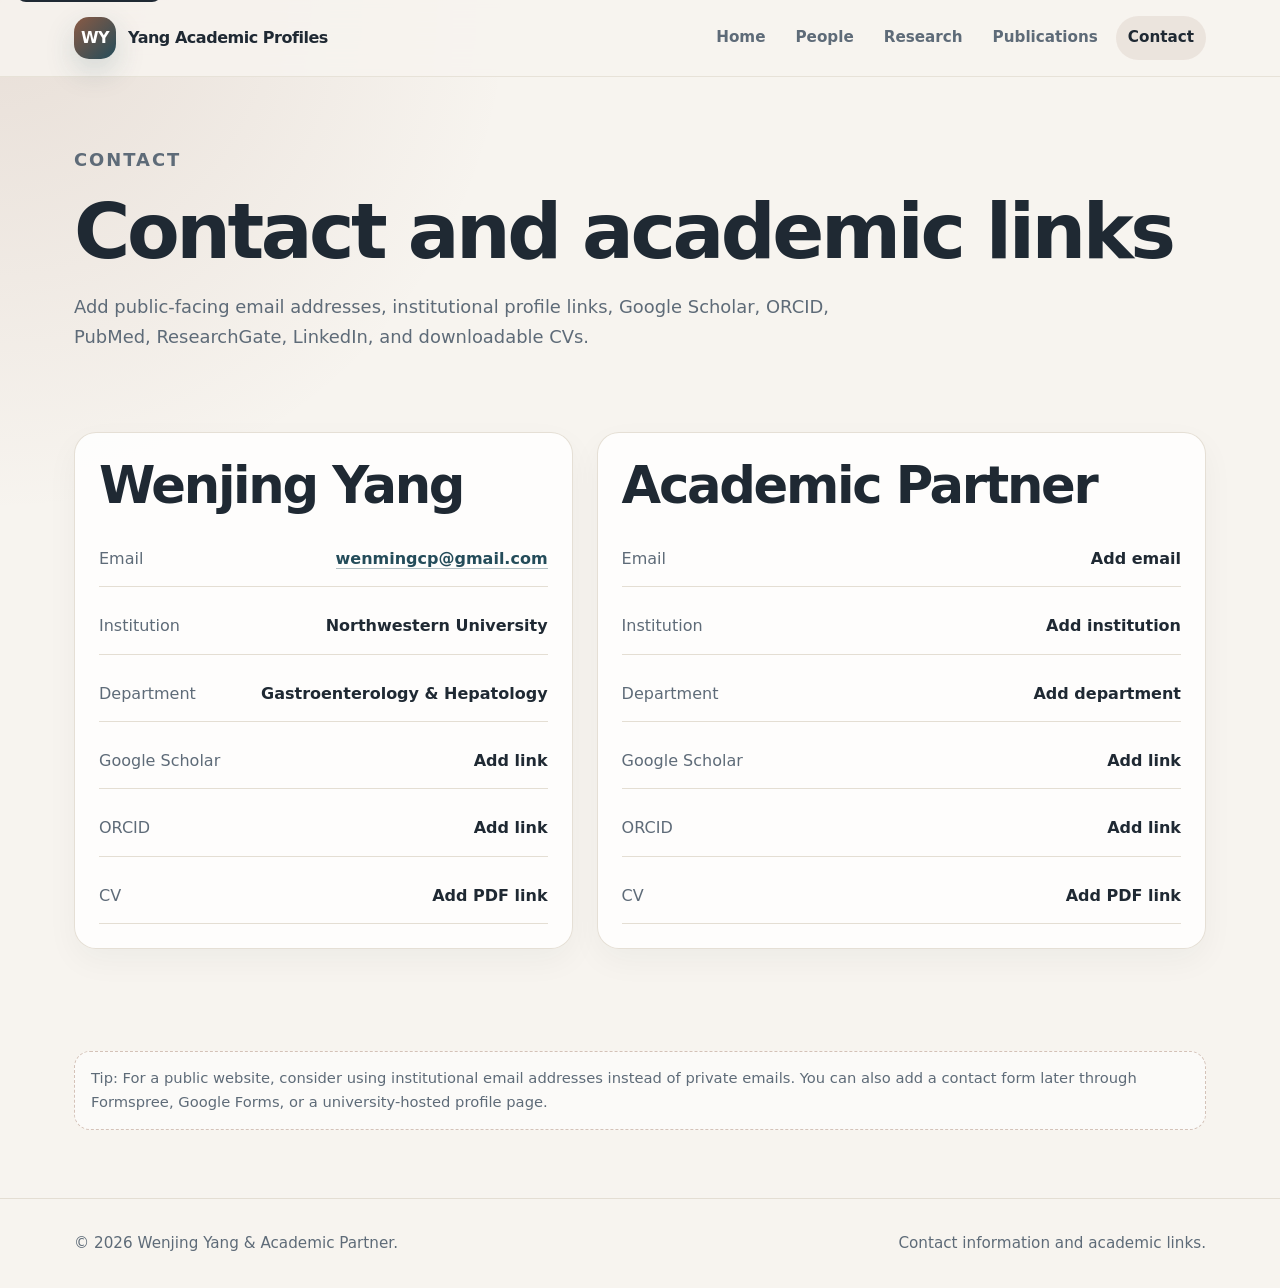
==== contact.html @ 69e17263 "Add files via upload" ====
<!doctype html>
<html lang="en">
<head>
  <meta charset="utf-8" />
  <meta name="viewport" content="width=device-width, initial-scale=1" />
  <title>Contact | Yang Academic Profiles</title>
  <meta name="description" content="Contact information and academic links." />
  <link rel="stylesheet" href="assets/style.css" />
</head>
<body>
  <a class="skip-link" href="#main">Skip to content</a>
  <header class="site-header">
    <div class="container nav">
      <a class="brand" href="index.html"><span class="brand-mark">WY</span><span>Yang Academic Profiles</span></a>
      <nav class="nav-links" aria-label="Primary navigation">
        <a href="index.html">Home</a>
        <a href="people.html">People</a>
        <a href="research.html">Research</a>
        <a href="publications.html">Publications</a>
        <a href="contact.html">Contact</a>
      </nav>
    </div>
  </header>

  <main id="main">
    <section class="page-title">
      <div class="container">
        <p class="eyebrow">Contact</p>
        <h1>Contact and academic links</h1>
        <p>Add public-facing email addresses, institutional profile links, Google Scholar, ORCID, PubMed, ResearchGate, LinkedIn, and downloadable CVs.</p>
      </div>
    </section>

    <section class="section compact">
      <div class="container contact-grid">
        <article class="card">
          <h2>Wenjing Yang</h2>
          <div class="contact-list">
            <div class="contact-row"><span>Email</span><strong><a class="link" href="mailto:wenmingcp@gmail.com">wenmingcp@gmail.com</a></strong></div>
            <div class="contact-row"><span>Institution</span><strong>Northwestern University</strong></div>
            <div class="contact-row"><span>Department</span><strong>Gastroenterology & Hepatology</strong></div>
            <div class="contact-row"><span>Google Scholar</span><strong>Add link</strong></div>
            <div class="contact-row"><span>ORCID</span><strong>Add link</strong></div>
            <div class="contact-row"><span>CV</span><strong>Add PDF link</strong></div>
          </div>
        </article>

        <article class="card">
          <h2>Academic Partner</h2>
          <div class="contact-list">
            <div class="contact-row"><span>Email</span><strong>Add email</strong></div>
            <div class="contact-row"><span>Institution</span><strong>Add institution</strong></div>
            <div class="contact-row"><span>Department</span><strong>Add department</strong></div>
            <div class="contact-row"><span>Google Scholar</span><strong>Add link</strong></div>
            <div class="contact-row"><span>ORCID</span><strong>Add link</strong></div>
            <div class="contact-row"><span>CV</span><strong>Add PDF link</strong></div>
          </div>
        </article>
      </div>
    </section>

    <section class="section compact">
      <div class="container">
        <div class="note">
          Tip: For a public website, consider using institutional email addresses instead of private emails. You can also add a contact form later through Formspree, Google Forms, or a university-hosted profile page.
        </div>
      </div>
    </section>
  </main>

  <footer class="footer">
    <div class="container footer-inner">
      <span>© <span id="year">2026</span> Wenjing Yang & Academic Partner.</span>
      <span>Contact information and academic links.</span>
    </div>
  </footer>
  <script src="assets/script.js"></script>
  <script>document.getElementById('year').textContent = new Date().getFullYear();</script>
</body>
</html>
---- assets/style.css ----
:root {
  --bg: #f7f4ef;
  --surface: #ffffff;
  --ink: #1f2933;
  --muted: #5e6b78;
  --line: #e4ded3;
  --accent: #8a5a44;
  --accent-2: #244c5a;
  --soft: #efe7dc;
  --soft-2: #e7eef0;
  --shadow: 0 20px 45px rgba(31, 41, 51, 0.08);
  --radius: 22px;
  --max: 1180px;
}

* { box-sizing: border-box; }
html { scroll-behavior: smooth; }
body {
  margin: 0;
  font-family: Inter, ui-sans-serif, system-ui, -apple-system, BlinkMacSystemFont, "Segoe UI", sans-serif;
  color: var(--ink);
  background: radial-gradient(circle at top left, rgba(138, 90, 68, 0.14), transparent 32rem), var(--bg);
  line-height: 1.65;
}

a { color: inherit; text-decoration: none; }
a.link { color: var(--accent-2); font-weight: 650; border-bottom: 1px solid rgba(36,76,90,.35); }
a.link:hover { border-bottom-color: currentColor; }

.container { max-width: var(--max); margin: 0 auto; padding: 0 24px; }

.skip-link {
  position: absolute;
  top: -40px;
  left: 16px;
  background: var(--ink);
  color: #fff;
  padding: 8px 12px;
  border-radius: 10px;
  z-index: 999;
}
.skip-link:focus { top: 12px; }

.site-header {
  position: sticky;
  top: 0;
  z-index: 50;
  backdrop-filter: blur(16px);
  background: rgba(247, 244, 239, 0.86);
  border-bottom: 1px solid rgba(228, 222, 211, 0.8);
}
.nav {
  min-height: 76px;
  display: flex;
  align-items: center;
  justify-content: space-between;
  gap: 24px;
}
.brand {
  display: flex;
  align-items: center;
  gap: 12px;
  font-weight: 800;
  letter-spacing: -0.03em;
}
.brand-mark {
  width: 42px;
  height: 42px;
  border-radius: 15px;
  background: linear-gradient(135deg, var(--accent), var(--accent-2));
  color: #fff;
  display: grid;
  place-items: center;
  font-weight: 900;
  letter-spacing: -0.04em;
  box-shadow: 0 12px 30px rgba(36, 76, 90, .18);
}
.nav-links {
  display: flex;
  align-items: center;
  gap: 6px;
  flex-wrap: wrap;
  justify-content: flex-end;
}
.nav-links a {
  padding: 9px 12px;
  color: var(--muted);
  border-radius: 999px;
  font-weight: 650;
  font-size: 0.95rem;
}
.nav-links a:hover, .nav-links a.active { color: var(--ink); background: rgba(138, 90, 68, 0.10); }

.hero {
  padding: 86px 0 58px;
}
.hero-grid {
  display: grid;
  grid-template-columns: 1.1fr .9fr;
  gap: 44px;
  align-items: center;
}
.eyebrow {
  margin: 0 0 14px;
  color: var(--accent-2);
  font-weight: 800;
  letter-spacing: .11em;
  text-transform: uppercase;
  font-size: .78rem;
}
h1, h2, h3 { line-height: 1.12; letter-spacing: -0.045em; }
h1 {
  margin: 0;
  font-size: clamp(2.6rem, 6vw, 5.6rem);
}
h2 { font-size: clamp(2rem, 4vw, 3.2rem); margin: 0 0 18px; }
h3 { font-size: 1.38rem; margin: 0 0 10px; }
.lede {
  color: var(--muted);
  font-size: clamp(1.08rem, 1.8vw, 1.28rem);
  margin: 24px 0 28px;
  max-width: 720px;
}
.hero-actions { display: flex; gap: 12px; flex-wrap: wrap; }
.button {
  display: inline-flex;
  align-items: center;
  justify-content: center;
  min-height: 46px;
  padding: 0 18px;
  border-radius: 999px;
  font-weight: 800;
  border: 1px solid transparent;
}
.button.primary { background: var(--ink); color: #fff; box-shadow: 0 14px 30px rgba(31, 41, 51, .15); }
.button.secondary { background: rgba(255,255,255,.72); border-color: var(--line); color: var(--ink); }
.button:hover { transform: translateY(-1px); }

.profile-panel {
  background: rgba(255,255,255,.75);
  border: 1px solid rgba(228,222,211,.9);
  border-radius: calc(var(--radius) + 8px);
  padding: 20px;
  box-shadow: var(--shadow);
}
.duo-card {
  display: grid;
  grid-template-columns: 1fr;
  gap: 14px;
}
.mini-profile {
  display: grid;
  grid-template-columns: 74px 1fr;
  gap: 16px;
  align-items: center;
  padding: 16px;
  border-radius: 22px;
  background: linear-gradient(135deg, rgba(239,231,220,.95), rgba(231,238,240,.88));
}
.avatar {
  width: 74px;
  height: 74px;
  border-radius: 22px;
  background: linear-gradient(135deg, var(--accent-2), var(--accent));
  color: #fff;
  display: grid;
  place-items: center;
  font-weight: 900;
  font-size: 1.35rem;
  letter-spacing: -.06em;
}
.avatar.light { background: linear-gradient(135deg, #546a76, #9a735e); }
.mini-profile p { margin: 2px 0 0; color: var(--muted); font-size: .95rem; }
.mini-profile strong { font-size: 1.08rem; }

.section { padding: 68px 0; }
.section.compact { padding-top: 34px; }
.section-header {
  display: flex;
  justify-content: space-between;
  gap: 24px;
  align-items: end;
  margin-bottom: 28px;
}
.section-header p { margin: 0; max-width: 620px; color: var(--muted); }

.grid-3 { display: grid; grid-template-columns: repeat(3, 1fr); gap: 18px; }
.grid-2 { display: grid; grid-template-columns: repeat(2, 1fr); gap: 20px; }
.card {
  background: rgba(255,255,255,.82);
  border: 1px solid rgba(228,222,211,.95);
  border-radius: var(--radius);
  padding: 24px;
  box-shadow: 0 12px 32px rgba(31,41,51,.045);
}
.card p { color: var(--muted); margin: 0; }
.card .kicker { color: var(--accent); font-weight: 850; margin-bottom: 10px; letter-spacing: .03em; text-transform: uppercase; font-size: .75rem; }

.people-grid { display: grid; grid-template-columns: 1fr 1fr; gap: 24px; }
.person-card { padding: 28px; }
.person-top { display: flex; gap: 18px; align-items: center; margin-bottom: 18px; }
.person-title { color: var(--muted); margin: 4px 0 0; }
.person-meta {
  display: flex;
  flex-wrap: wrap;
  gap: 8px;
  margin: 18px 0;
}
.pill {
  display: inline-flex;
  border-radius: 999px;
  background: var(--soft);
  color: #4f433b;
  padding: 6px 10px;
  font-size: .86rem;
  font-weight: 750;
}
.pill.blue { background: var(--soft-2); color: #244c5a; }

.timeline { display: grid; gap: 14px; }
.timeline-item {
  display: grid;
  grid-template-columns: 110px 1fr;
  gap: 16px;
  padding: 18px;
  border-radius: 18px;
  background: rgba(255,255,255,.72);
  border: 1px solid rgba(228,222,211,.85);
}
.timeline-date { color: var(--accent); font-weight: 850; }
.timeline-item p { margin: 4px 0 0; color: var(--muted); }

.pub-toolbar {
  display: flex;
  gap: 12px;
  flex-wrap: wrap;
  margin-bottom: 18px;
}
.input, .select {
  min-height: 46px;
  border: 1px solid var(--line);
  border-radius: 999px;
  padding: 0 15px;
  background: rgba(255,255,255,.88);
  color: var(--ink);
  font: inherit;
}
.input { flex: 1 1 280px; }
.select { flex: 0 0 180px; }
.pub-list { display: grid; gap: 14px; }
.pub-item { padding: 20px; border-left: 4px solid rgba(36,76,90,.3); }
.pub-item .year { color: var(--accent); font-weight: 850; }
.pub-item h3 { font-size: 1.1rem; margin-top: 4px; }
.pub-item p { margin-top: 8px; }

.callout {
  background: linear-gradient(135deg, rgba(36,76,90,.95), rgba(138,90,68,.92));
  color: #fff;
  border-radius: calc(var(--radius) + 8px);
  padding: 34px;
  box-shadow: var(--shadow);
}
.callout p { color: rgba(255,255,255,.82); max-width: 760px; }
.callout .button.secondary { background: rgba(255,255,255,.14); border-color: rgba(255,255,255,.24); color: #fff; }

.contact-grid { display: grid; grid-template-columns: .9fr 1.1fr; gap: 24px; }
.contact-list { display: grid; gap: 12px; }
.contact-row {
  display: flex;
  justify-content: space-between;
  gap: 16px;
  padding: 14px 0;
  border-bottom: 1px solid var(--line);
}
.contact-row span:first-child { color: var(--muted); }

.footer {
  border-top: 1px solid var(--line);
  padding: 32px 0;
  color: var(--muted);
  font-size: .95rem;
}
.footer-inner { display: flex; justify-content: space-between; gap: 18px; flex-wrap: wrap; }

.page-title { padding: 68px 0 28px; }
.page-title p { max-width: 780px; color: var(--muted); font-size: 1.12rem; }

.note {
  font-size: .92rem;
  color: var(--muted);
  border: 1px dashed rgba(138,90,68,.35);
  background: rgba(255,255,255,.55);
  padding: 14px 16px;
  border-radius: 16px;
}

@media (max-width: 880px) {
  .hero-grid, .grid-3, .grid-2, .people-grid, .contact-grid { grid-template-columns: 1fr; }
  .section-header { align-items: start; flex-direction: column; }
  .timeline-item { grid-template-columns: 1fr; }
  .nav { align-items: flex-start; flex-direction: column; padding: 16px 0; }
  .nav-links { justify-content: flex-start; }
}

@media (max-width: 560px) {
  .container { padding: 0 18px; }
  .hero { padding-top: 56px; }
  .mini-profile { grid-template-columns: 1fr; }
  .person-top { align-items: flex-start; flex-direction: column; }
  .contact-row { flex-direction: column; gap: 4px; }
}
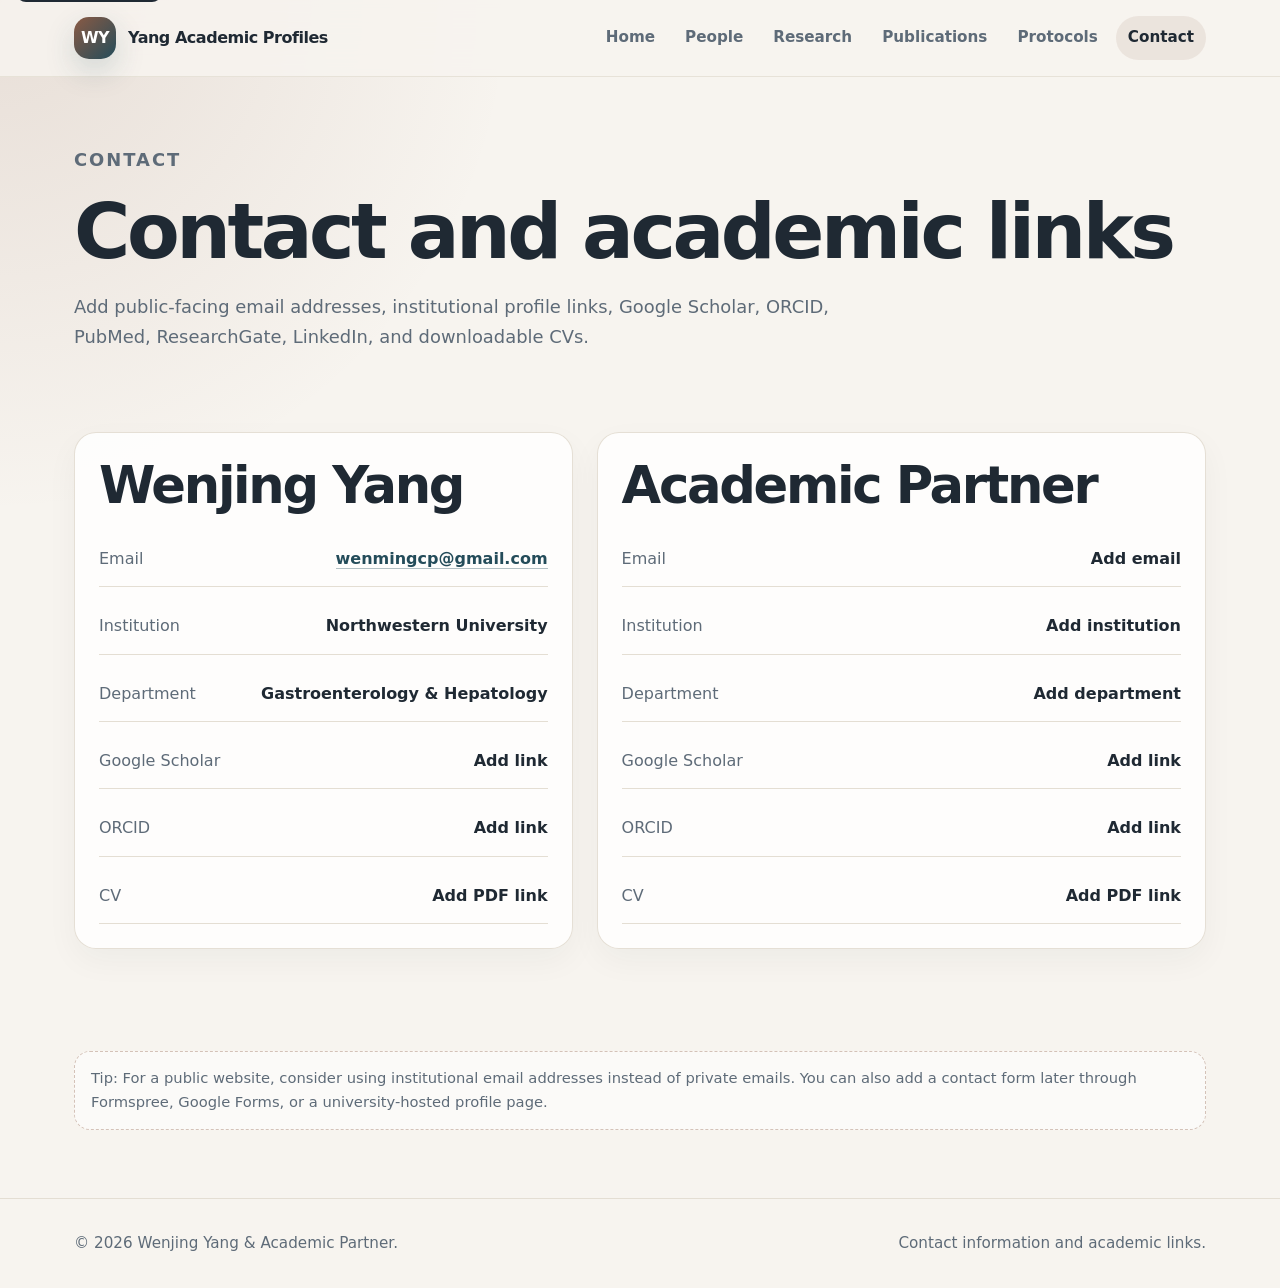
==== commit 4c2bc073: "Update contact.html" ====
--- a/contact.html
+++ b/contact.html
@@ -17,6 +17,7 @@
         <a href="people.html">People</a>
         <a href="research.html">Research</a>
         <a href="publications.html">Publications</a>
+        <a href="protocols.html">Protocols</a>
         <a href="contact.html">Contact</a>
       </nav>
     </div>
